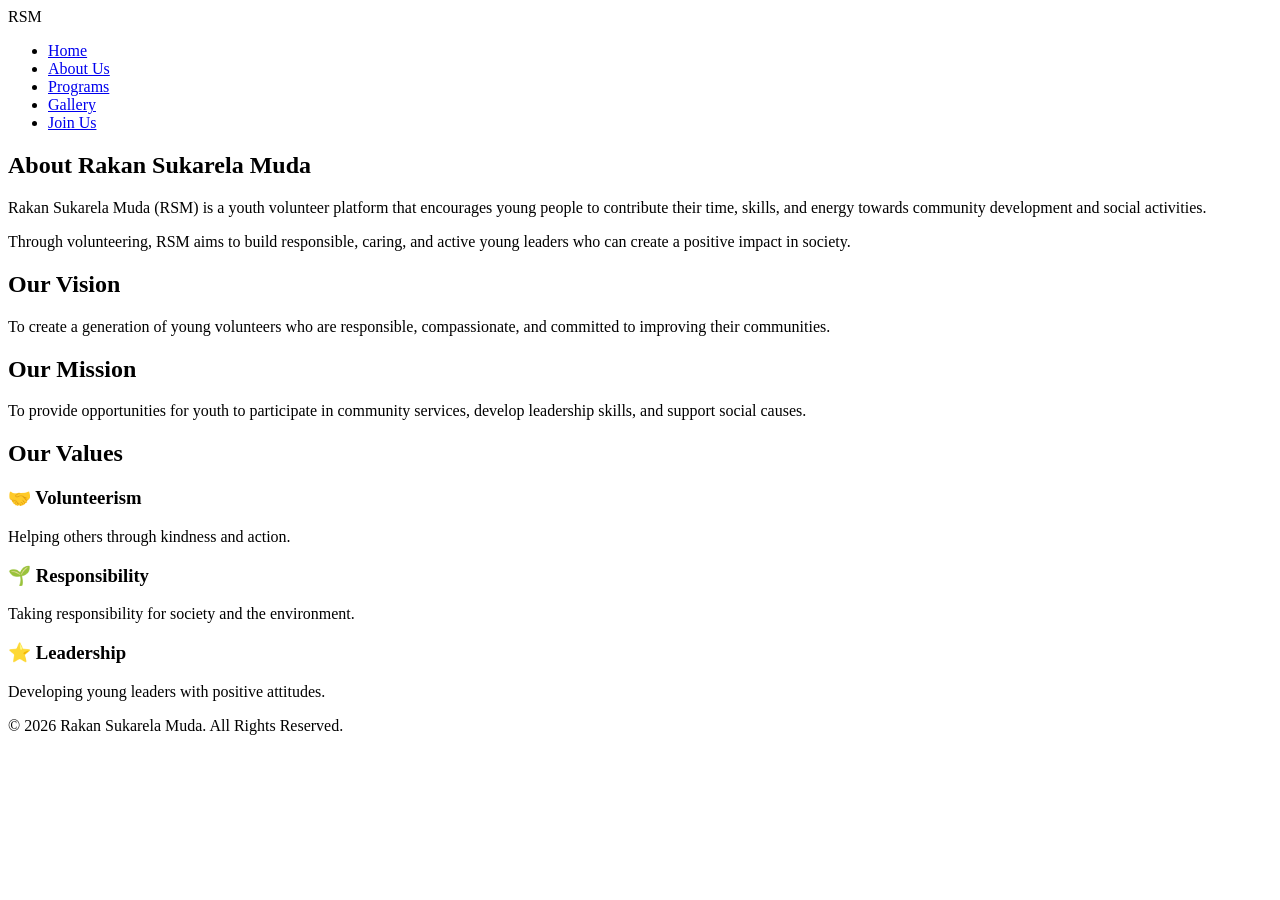
==== about.html @ 3419fdc5 "Add files via upload" ====
<!DOCTYPE html>
<html lang="en">

<head>
    <meta charset="UTF-8">
    <meta name="viewport" content="width=device-width, initial-scale=1.0">
    <title>About Us - Rakan Sukarela Muda</title>

    <link rel="stylesheet" href="css/style.css">
</head>

<body>

    <!-- Navigation Bar -->
    <nav>
        <div class="logo">
            RSM
        </div>

        <ul>
            <li><a href="index.html">Home</a></li>
            <li><a href="about.html">About Us</a></li>
            <li><a href="programs.html">Programs</a></li>
            <li><a href="gallery.html">Gallery</a></li>
            <li><a href="register.html">Join Us</a></li>
        </ul>
    </nav>


    <!-- About Section -->
    <section class="about">

        <h1>About Rakan Sukarela Muda</h1>

        <p>
            Rakan Sukarela Muda (RSM) is a youth volunteer platform that encourages
            young people to contribute their time, skills, and energy towards
            community development and social activities.
        </p>

        <p>
            Through volunteering, RSM aims to build responsible, caring, and
            active young leaders who can create a positive impact in society.
        </p>

    </section>


    <!-- Mission Vision -->
    <section class="mission">

        <div class="box">

            <h2>Our Vision</h2>

            <p>
                To create a generation of young volunteers who are responsible,
                compassionate, and committed to improving their communities.
            </p>

        </div>


        <div class="box">

            <h2>Our Mission</h2>

            <p>
                To provide opportunities for youth to participate in community
                services, develop leadership skills, and support social causes.
            </p>

        </div>

    </section>


    <!-- Values -->
    <section class="values">

        <h2>Our Values</h2>

        <div class="value-container">

            <div class="value-card">
                <h3>🤝 Volunteerism</h3>
                <p>Helping others through kindness and action.</p>
            </div>


            <div class="value-card">
                <h3>🌱 Responsibility</h3>
                <p>Taking responsibility for society and the environment.</p>
            </div>


            <div class="value-card">
                <h3>⭐ Leadership</h3>
                <p>Developing young leaders with positive attitudes.</p>
            </div>

        </div>

    </section>


    <!-- Footer -->
    <footer>
        <p>© 2026 Rakan Sukarela Muda. All Rights Reserved.</p>
    </footer>


</body>

</html>
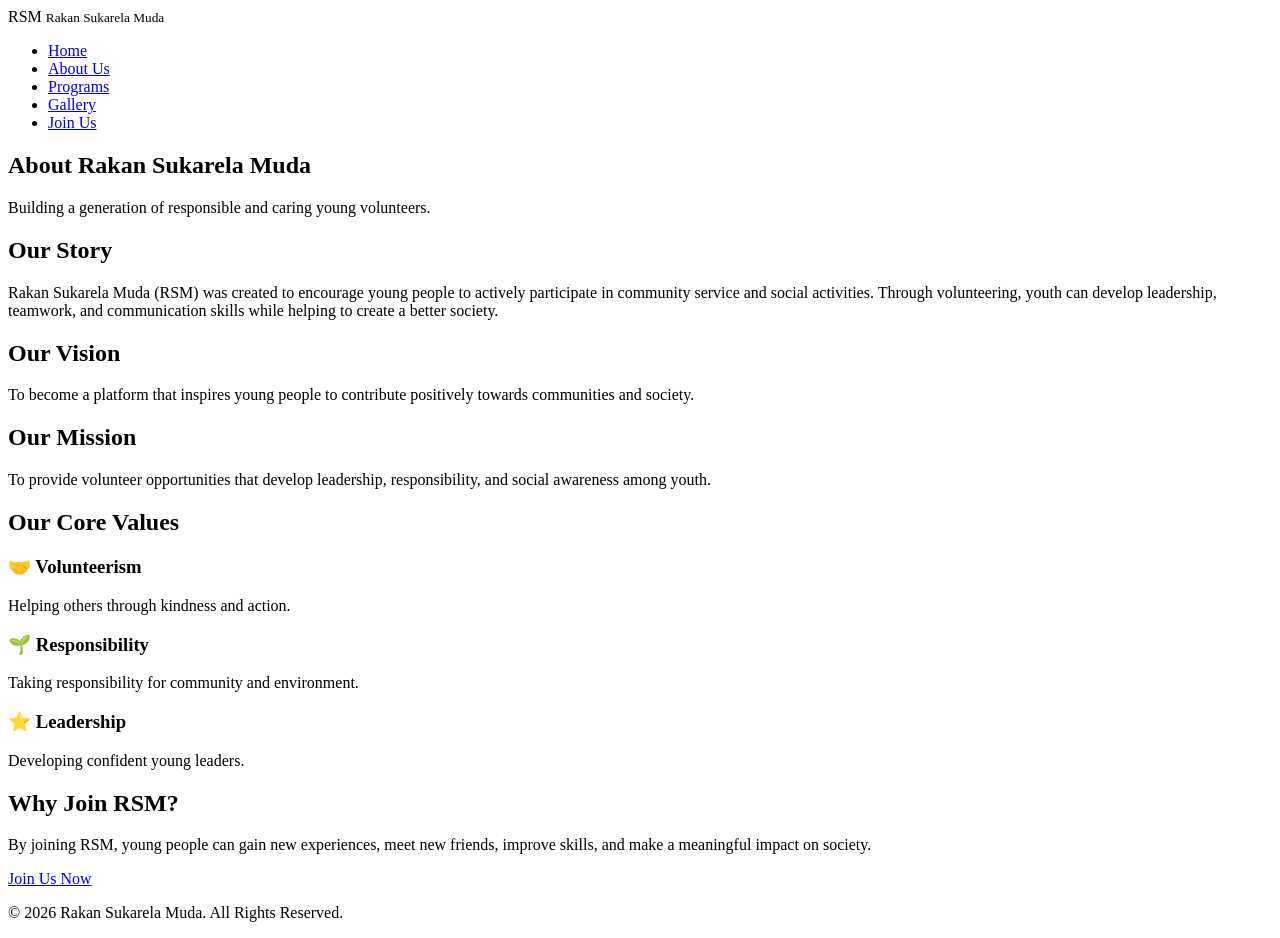
==== commit d00006a2: "Add files via upload" ====
--- a/about.html
+++ b/about.html
@@ -2,112 +2,272 @@
 <html lang="en">
 
 <head>
-    <meta charset="UTF-8">
-    <meta name="viewport" content="width=device-width, initial-scale=1.0">
-    <title>About Us - Rakan Sukarela Muda</title>
-
-    <link rel="stylesheet" href="css/style.css">
+
+<meta charset="UTF-8">
+<meta name="viewport" content="width=device-width, initial-scale=1.0">
+
+<title>About Us - Rakan Sukarela Muda</title>
+
+<link rel="icon" href="images/RSM.png">
+
+<link rel="stylesheet" href="css/style.css">
+
 </head>
 
+
 <body>
 
-    <!-- Navigation Bar -->
-    <nav>
-        <div class="logo">
-            RSM
-        </div>
-
-        <ul>
-            <li><a href="index.html">Home</a></li>
-            <li><a href="about.html">About Us</a></li>
-            <li><a href="programs.html">Programs</a></li>
-            <li><a href="gallery.html">Gallery</a></li>
-            <li><a href="register.html">Join Us</a></li>
-        </ul>
-    </nav>
-
-
-    <!-- About Section -->
-    <section class="about">
-
-        <h1>About Rakan Sukarela Muda</h1>
-
-        <p>
-            Rakan Sukarela Muda (RSM) is a youth volunteer platform that encourages
-            young people to contribute their time, skills, and energy towards
-            community development and social activities.
-        </p>
-
-        <p>
-            Through volunteering, RSM aims to build responsible, caring, and
-            active young leaders who can create a positive impact in society.
-        </p>
-
-    </section>
-
-
-    <!-- Mission Vision -->
-    <section class="mission">
-
-        <div class="box">
-
-            <h2>Our Vision</h2>
-
-            <p>
-                To create a generation of young volunteers who are responsible,
-                compassionate, and committed to improving their communities.
-            </p>
-
-        </div>
-
-
-        <div class="box">
-
-            <h2>Our Mission</h2>
-
-            <p>
-                To provide opportunities for youth to participate in community
-                services, develop leadership skills, and support social causes.
-            </p>
-
-        </div>
-
-    </section>
-
-
-    <!-- Values -->
-    <section class="values">
-
-        <h2>Our Values</h2>
-
-        <div class="value-container">
-
-            <div class="value-card">
-                <h3>🤝 Volunteerism</h3>
-                <p>Helping others through kindness and action.</p>
-            </div>
-
-
-            <div class="value-card">
-                <h3>🌱 Responsibility</h3>
-                <p>Taking responsibility for society and the environment.</p>
-            </div>
-
-
-            <div class="value-card">
-                <h3>⭐ Leadership</h3>
-                <p>Developing young leaders with positive attitudes.</p>
-            </div>
-
-        </div>
-
-    </section>
-
-
-    <!-- Footer -->
-    <footer>
-        <p>© 2026 Rakan Sukarela Muda. All Rights Reserved.</p>
-    </footer>
+
+<!-- Navigation Bar -->
+
+<nav>
+
+<div class="logo">
+
+<span>RSM</span>
+
+<small>Rakan Sukarela Muda</small>
+
+</div>
+
+
+<ul>
+
+<li><a href="index.html">Home</a></li>
+
+<li><a href="about.html">About Us</a></li>
+
+<li><a href="programs.html">Programs</a></li>
+
+<li><a href="gallery.html">Gallery</a></li>
+
+<li><a href="register.html">Join Us</a></li>
+
+</ul>
+
+</nav>
+
+
+
+
+
+<!-- About Header -->
+
+
+<section class="about-header">
+
+
+<h1>
+About Rakan Sukarela Muda
+</h1>
+
+
+<p>
+Building a generation of responsible and caring young volunteers.
+</p>
+
+
+</section>
+
+
+
+
+
+<!-- Story Section -->
+
+
+<section class="story">
+
+
+<h2>
+Our Story
+</h2>
+
+
+<p>
+
+Rakan Sukarela Muda (RSM) was created to encourage
+young people to actively participate in community
+service and social activities.
+
+Through volunteering, youth can develop leadership,
+teamwork, and communication skills while helping
+to create a better society.
+
+</p>
+
+
+</section>
+
+
+
+
+
+<!-- Vision Mission -->
+
+
+<section class="mission">
+
+
+<div class="about-box">
+
+
+<h2>
+Our Vision
+</h2>
+
+
+<p>
+
+To become a platform that inspires young people
+to contribute positively towards communities
+and society.
+
+</p>
+
+
+</div>
+
+
+
+
+
+<div class="about-box">
+
+
+<h2>
+Our Mission
+</h2>
+
+
+<p>
+
+To provide volunteer opportunities that develop
+leadership, responsibility, and social awareness
+among youth.
+
+</p>
+
+
+</div>
+
+
+</section>
+
+
+
+
+
+<!-- Values -->
+
+
+<section class="values">
+
+
+<h2>
+Our Core Values
+</h2>
+
+
+
+<div class="value-container">
+
+
+
+<div class="value-card">
+
+<h3>
+🤝 Volunteerism
+</h3>
+
+<p>
+Helping others through kindness and action.
+</p>
+
+</div>
+
+
+
+
+<div class="value-card">
+
+<h3>
+🌱 Responsibility
+</h3>
+
+<p>
+Taking responsibility for community and environment.
+</p>
+
+</div>
+
+
+
+
+
+<div class="value-card">
+
+<h3>
+⭐ Leadership
+</h3>
+
+<p>
+Developing confident young leaders.
+</p>
+
+</div>
+
+
+
+
+</div>
+
+
+</section>
+
+
+
+
+
+<!-- Why Join -->
+
+
+<section class="join">
+
+
+<h2>
+Why Join RSM?
+</h2>
+
+
+<p>
+
+By joining RSM, young people can gain new experiences,
+meet new friends, improve skills, and make a meaningful
+impact on society.
+
+</p>
+
+
+<a href="register.html" class="btn">
+Join Us Now
+</a>
+
+
+</section>
+
+
+
+
+
+<footer>
+
+<p>
+© 2026 Rakan Sukarela Muda. All Rights Reserved.
+</p>
+
+</footer>
+
 
 
 </body>
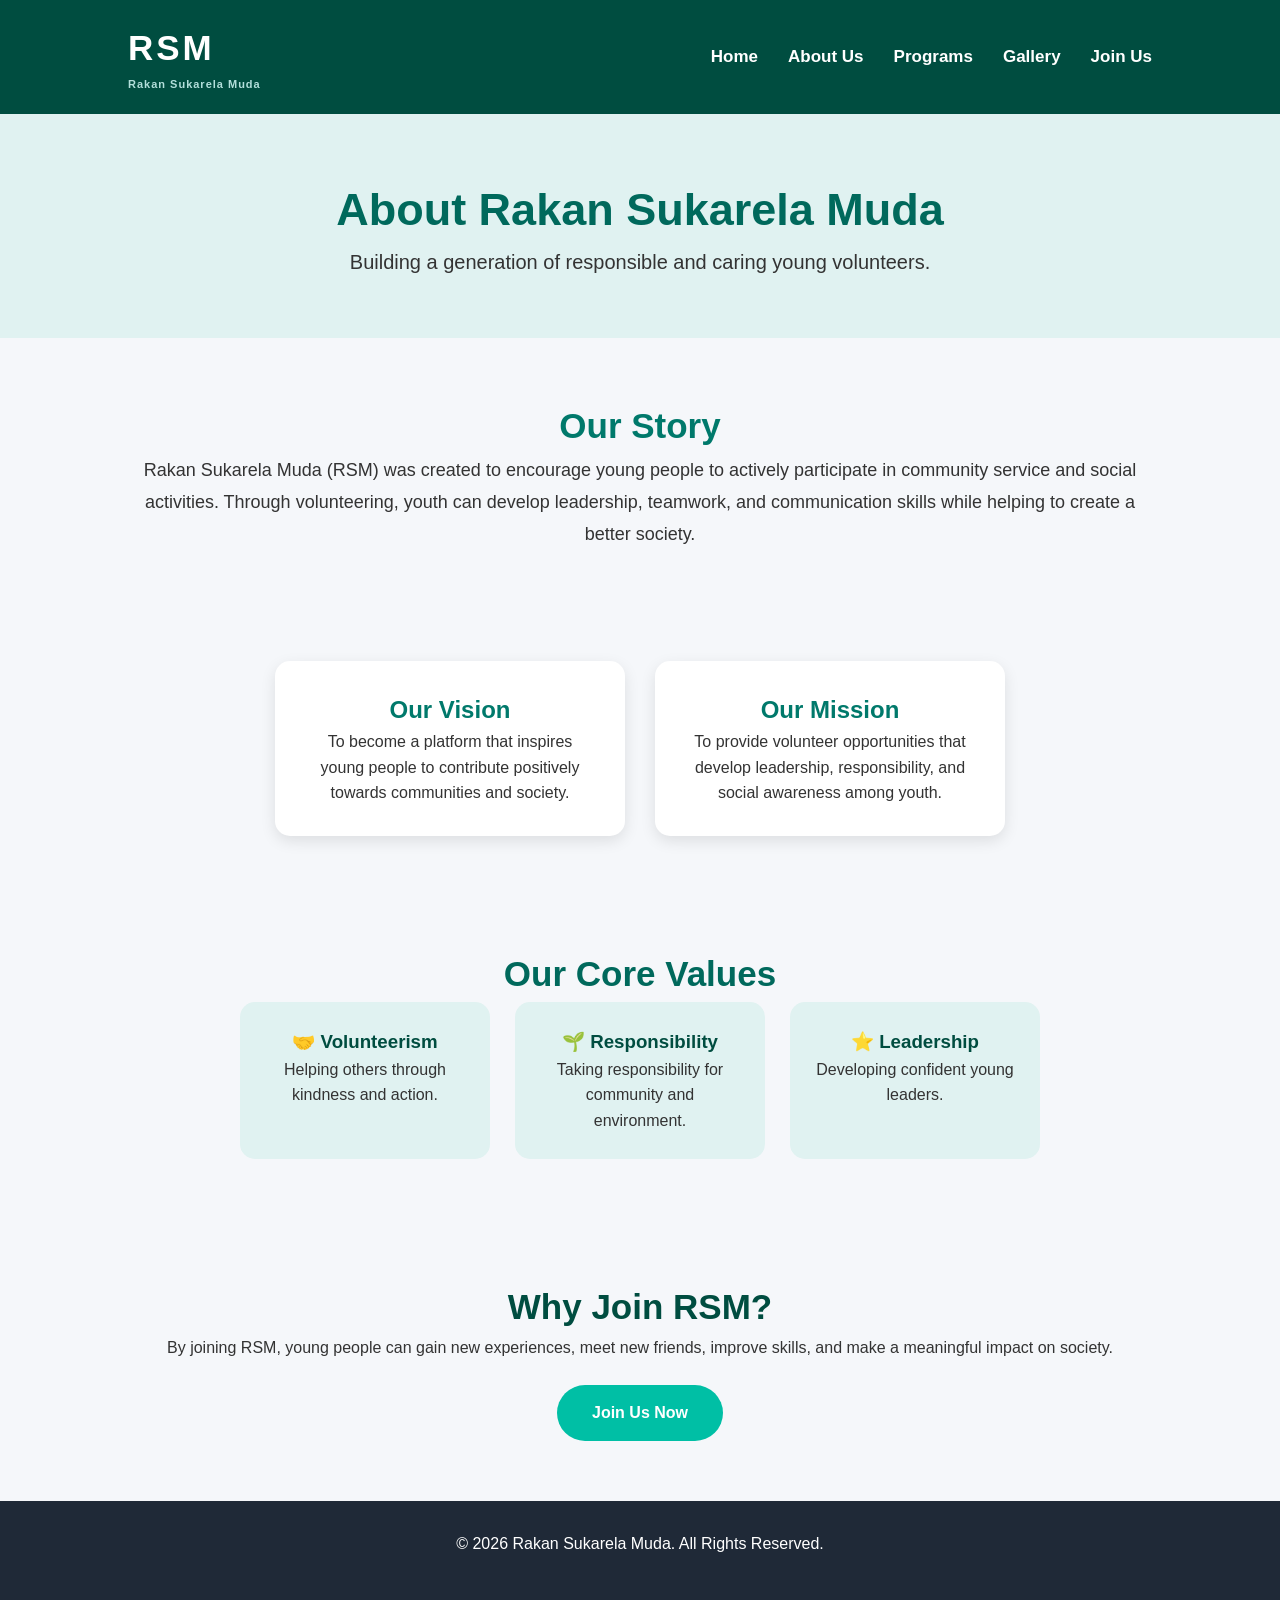
==== commit f9433da4: "Fix HTML encoding issues in about.html" ====
--- a/about.html
+++ b/about.html
@@ -10,7 +10,7 @@
 
 <link rel="icon" href="images/RSM.png">
 
-<link rel="stylesheet" href="css/style.css">
+<link rel="stylesheet" href="style.css">
 
 </head>
 
@@ -272,4 +272,4 @@
 
 </body>
 
-</html>+</html>
--- a/style.css
+++ b/style.css
@@ -0,0 +1,1288 @@
+/* ==========================
+   RAKAN SUKARELA MUDA
+   STYLE.CSS
+========================== */
+/* RESET */
+:root {
+
+    --primary:#004d40;
+
+    --secondary:#00796b;
+
+    --light:#e0f2f1;
+
+    --accent:#00bfa5;
+
+}
+
+* {
+
+    margin:0;
+    padding:0;
+    box-sizing:border-box;
+
+}
+
+
+body {
+
+    font-family: Arial, sans-serif;
+    color:#333;
+
+}
+
+
+html {
+
+    scroll-behavior:smooth;
+
+}
+
+*{
+    margin:0;
+    padding:0;
+    box-sizing:border-box;
+    font-family:'Poppins',sans-serif;
+}
+
+html{
+    scroll-behavior:smooth;
+}
+
+body{
+    background:#f5f7fa;
+    color:#333;
+    line-height:1.6;
+}
+
+/* ==========================
+   NAVBAR
+========================== */
+
+/* NAVIGATION BAR */
+
+
+nav {
+
+    background:#004d40;
+
+    display:flex;
+
+    justify-content:space-between;
+
+    align-items:center;
+
+    padding:20px 10%;
+
+    position:sticky;
+
+    top:0;
+
+    z-index:1000;
+
+}
+
+
+
+
+.logo {
+
+    font-size:35px;
+
+    font-weight:bold;
+
+    color:white;
+
+    letter-spacing:2px;
+
+}
+
+
+
+
+
+nav ul {
+
+    display:flex;
+
+    list-style:none;
+
+    gap:30px;
+
+}
+
+
+
+
+
+nav ul li a {
+
+    text-decoration:none;
+
+    color:white;
+
+    font-size:17px;
+
+    font-weight:bold;
+
+    transition:0.3s;
+
+}
+
+
+
+
+
+nav ul li a:hover {
+
+    color:#80cbc4;
+
+}
+
+/* ==========================
+   HERO
+========================== */
+
+.hero{
+    height:100vh;
+    background:linear-gradient(rgba(10,102,194,.65),
+               rgba(0,168,107,.65)),
+               url("../images/hero.jpg") center/cover;
+    display:flex;
+    justify-content:center;
+    align-items:center;
+    text-align:center;
+    color:white;
+    padding:20px;
+}
+
+.hero-content{
+    max-width:800px;
+}
+
+.hero h1{
+    font-size:58px;
+    margin-bottom:20px;
+    font-weight:700;
+}
+
+.hero p{
+    font-size:20px;
+    margin-bottom:35px;
+}
+
+/* Button */
+
+.btn {
+
+    display:inline-block;
+
+    margin-top:25px;
+
+    padding:15px 40px;
+
+    background:#00bfa5;
+
+    color:white;
+
+    text-decoration:none;
+
+    border-radius:30px;
+
+    font-weight:bold;
+
+    transition:0.3s;
+
+}
+
+
+
+.btn:hover {
+
+    background:#03fbd2;
+
+    transform:translateY(-5px);
+
+}
+
+/* ==========================
+   FEATURES
+========================== */
+
+.features{
+    padding:90px 8%;
+    text-align:center;
+}
+
+.features h2{
+    font-size:38px;
+    margin-bottom:50px;
+}
+
+.cards{
+    display:grid;
+    grid-template-columns:repeat(auto-fit,minmax(260px,1fr));
+    gap:30px;
+}
+
+.card{
+    background:white;
+    border-radius:15px;
+    padding:35px;
+    box-shadow:0 10px 25px rgba(0,0,0,.08);
+    transition:.3s;
+}
+
+.card:hover{
+    transform:translateY(-10px);
+}
+
+.card i{
+    font-size:55px;
+    color:#00A86B;
+    margin-bottom:20px;
+}
+
+.card h3{
+    margin-bottom:15px;
+}
+/* ==========================
+   ABOUT PREVIEW
+========================== */
+
+.about-preview{
+    background:white;
+    padding:90px 8%;
+    text-align:center;
+}
+
+.about-preview h2{
+    font-size:38px;
+    margin-bottom:20px;
+    color:#0A66C2;
+}
+
+.about-preview p{
+    max-width:800px;
+    margin:0 auto 30px;
+    font-size:18px;
+    color:#555;
+}
+
+/* ==========================
+   PROGRAM PREVIEW
+========================== */
+
+.program-preview{
+    background:#f5f7fa;
+    padding:90px 8%;
+    text-align:center;
+}
+
+.program-preview h2{
+    font-size:38px;
+    margin-bottom:50px;
+    color:#0A66C2;
+}
+
+/* ==========================
+   CALL TO ACTION
+========================== */
+
+.cta{
+    background:linear-gradient(135deg,#0A66C2,#00A86B);
+    color:white;
+    text-align:center;
+    padding:80px 20px;
+}
+
+.cta h2{
+    font-size:42px;
+    margin-bottom:20px;
+}
+
+.cta p{
+    font-size:18px;
+    margin-bottom:30px;
+}
+
+.cta .btn{
+    background:white;
+    color:#0A66C2;
+}
+
+.cta .btn:hover{
+    background:#f5f5f5;
+}
+
+/* ==========================
+   FOOTER
+========================== */
+
+footer{
+    background:#1f2937;
+    color:white;
+    text-align:center;
+    padding:30px;
+}
+
+footer p{
+    margin-bottom:15px;
+}
+
+.social{
+    display:flex;
+    justify-content:center;
+    gap:20px;
+}
+
+.social i{
+    font-size:24px;
+    cursor:pointer;
+    transition:.3s;
+}
+
+.social i:hover{
+    color:#00A86B;
+    transform:scale(1.2);
+}
+
+/* ==========================
+   RESPONSIVE DESIGN
+========================== */
+
+@media(max-width:768px){
+
+nav{
+    padding:15px 5%;
+}
+
+nav ul{
+    display:none;
+}
+
+.menu-btn{
+    display:block;
+}
+
+.hero h1{
+    font-size:40px;
+}
+
+.hero p{
+    font-size:18px;
+}
+
+.features h2,
+.about-preview h2,
+.program-preview h2,
+.cta h2{
+    font-size:30px;
+}
+
+.cards{
+    grid-template-columns:1fr;
+}
+
+}
+/* ABOUT PAGE */
+
+.mission {
+    display: flex;
+    justify-content: center;
+    gap: 30px;
+    padding: 50px 10%;
+    flex-wrap: wrap;
+}
+
+
+.box {
+    width: 350px;
+    background: white;
+    padding: 30px;
+    border-radius: 15px;
+    text-align: center;
+    box-shadow: 0 5px 15px rgba(0,0,0,0.1);
+}
+
+
+.box h2 {
+    color: #00796b;
+}
+
+
+.values {
+    padding: 50px 10%;
+    text-align: center;
+}
+
+
+.value-container {
+    display: flex;
+    justify-content: center;
+    gap: 20px;
+    flex-wrap: wrap;
+}
+
+
+.value-card {
+    width: 250px;
+    padding: 25px;
+    background: #e0f2f1;
+    border-radius: 15px;
+}
+
+
+.value-card h3 {
+    color: #004d40;
+}
+/* PROGRAM PAGE */
+
+.program-header {
+
+    text-align:center;
+    padding:60px 10%;
+
+}
+
+
+.program-header h1 {
+
+    font-size:40px;
+    color:#00695c;
+
+}
+
+
+.program-header p {
+
+    font-size:18px;
+    line-height:1.6;
+
+}
+
+
+.programs {
+
+    padding:50px 10%;
+
+}
+
+
+.program-container {
+
+    display:flex;
+    justify-content:center;
+    gap:30px;
+    flex-wrap:wrap;
+
+}
+
+
+.program-card {
+
+    width:280px;
+    background:white;
+    padding:30px;
+    border-radius:15px;
+    text-align:center;
+    box-shadow:0 5px 15px rgba(0,0,0,0.1);
+
+}
+
+
+.program-card h3 {
+
+    color:#00796b;
+
+}
+
+
+.program-card:hover {
+
+    transform:translateY(-10px);
+    transition:0.3s;
+
+}
+/* GALLERY PAGE */
+
+
+.gallery-header {
+
+    text-align:center;
+    padding:60px 10%;
+
+}
+
+
+.gallery-header h1 {
+
+    font-size:40px;
+    color:#00695c;
+
+}
+
+
+.gallery-header p {
+
+    font-size:18px;
+
+}
+
+
+
+
+.gallery {
+
+    padding:50px 10%;
+
+}
+
+
+
+.gallery-container {
+
+    display:grid;
+
+    grid-template-columns:
+    repeat(auto-fit, minmax(250px,1fr));
+
+    gap:30px;
+
+}
+
+
+
+
+.image-box {
+
+    background:white;
+
+    padding:15px;
+
+    border-radius:15px;
+
+    text-align:center;
+
+    box-shadow:
+    0 5px 15px rgba(0,0,0,0.1);
+
+}
+
+
+
+.image-box img {
+
+    width:100%;
+
+    height:220px;
+
+    object-fit:cover;
+
+    border-radius:10px;
+
+}
+
+
+
+.image-box p {
+
+    font-weight:bold;
+
+    color:#00695c;
+
+}
+
+
+
+.image-box:hover {
+
+    transform:scale(1.05);
+
+    transition:0.3s;
+
+}
+/* REGISTER PAGE */
+
+
+.register-header {
+
+    text-align:center;
+    padding:60px 10%;
+
+}
+
+
+.register-header h1 {
+
+    font-size:40px;
+    color:#00695c;
+
+}
+
+
+.register-header p {
+
+    font-size:18px;
+
+}
+
+
+
+
+.register {
+
+    padding:50px 10%;
+
+    background:#e0f2f1;
+
+}
+
+
+
+.register form {
+
+    max-width:600px;
+
+    margin:auto;
+
+    background:white;
+
+    padding:35px;
+
+    border-radius:15px;
+
+    box-shadow:
+    0 5px 15px rgba(0,0,0,0.1);
+
+}
+
+
+
+.register label {
+
+    display:block;
+
+    margin-top:15px;
+
+    font-weight:bold;
+
+    color:#004d40;
+
+}
+
+
+
+
+.register input,
+.register select,
+.register textarea {
+
+
+    width:100%;
+
+    padding:12px;
+
+    margin-top:8px;
+
+    border-radius:8px;
+
+    border:1px solid #ccc;
+
+    font-size:16px;
+
+
+}
+
+
+
+
+.register button {
+
+
+    margin-top:20px;
+
+    width:100%;
+
+    padding:15px;
+
+    background:#00796b;
+
+    color:white;
+
+    border:none;
+
+    border-radius:25px;
+
+    font-size:18px;
+
+    cursor:pointer;
+
+
+}
+
+
+
+
+.register button:hover {
+
+
+    background:#004d40;
+
+
+}
+/* HOME PAGE */
+
+
+/* HERO */
+
+.hero {
+
+height:80vh;
+
+background:
+linear-gradient(
+rgba(0,77,64,0.7),
+rgba(0,77,64,0.7)
+),
+url("../images/hero.jpg");
+
+background-size:cover;
+
+background-position:center;
+
+display:flex;
+
+align-items:center;
+
+justify-content:center;
+
+text-align:center;
+
+color:white;
+
+}
+
+
+
+.hero-content {
+
+max-width:800px;
+
+}
+
+
+
+.hero h1 {
+
+font-size:55px;
+
+}
+
+
+
+.hero h2 {
+
+font-size:30px;
+
+}
+
+
+
+.hero p {
+
+font-size:20px;
+
+line-height:1.6;
+
+}
+
+
+
+.btn {
+
+display:inline-block;
+
+margin-top:25px;
+
+padding:15px 35px;
+
+background:#00bfa5;
+
+color:white;
+
+text-decoration:none;
+
+border-radius:30px;
+
+font-weight:bold;
+
+}
+
+
+
+.btn:hover {
+
+background:#023152;
+
+}
+
+
+
+
+
+/* INTRO */
+
+.intro {
+
+padding:60px 10%;
+
+text-align:center;
+
+}
+
+
+
+.intro h2 {
+
+color:#00695c;
+
+font-size:35px;
+
+}
+
+
+
+
+
+/* STATISTICS */
+
+
+.stats {
+
+display:flex;
+
+justify-content:center;
+
+gap:30px;
+
+padding:50px 10%;
+
+flex-wrap:wrap;
+
+background:#e0f2f1;
+
+}
+
+
+
+.stat-box {
+
+background:white;
+
+width:250px;
+
+padding:30px;
+
+text-align:center;
+
+border-radius:15px;
+
+box-shadow:
+0 5px 15px rgba(0,0,0,0.1);
+
+}
+
+
+
+.stat-box h2 {
+
+font-size:45px;
+
+color:#00796b;
+
+}
+
+
+
+
+
+/* JOIN SECTION */
+
+
+.join {
+
+text-align:center;
+
+padding:60px 10%;
+
+}
+
+
+
+.join h2 {
+
+font-size:35px;
+
+color:#004d40;
+
+}
+/* ABOUT PAGE */
+
+
+.about-header {
+
+text-align:center;
+
+padding:60px 10%;
+
+background:#e0f2f1;
+
+}
+
+
+
+.about-header h1 {
+
+font-size:45px;
+
+color:#00695c;
+
+}
+
+
+
+.about-header p {
+
+font-size:20px;
+
+}
+
+
+
+
+
+.story {
+
+padding:60px 10%;
+
+text-align:center;
+
+}
+
+
+
+.story h2 {
+
+color:#00796b;
+
+font-size:35px;
+
+}
+
+
+
+.story p {
+
+font-size:18px;
+
+line-height:1.8;
+
+}
+
+
+
+
+
+.mission {
+
+display:flex;
+
+justify-content:center;
+
+gap:30px;
+
+padding:50px 10%;
+
+flex-wrap:wrap;
+
+}
+
+
+
+.about-box {
+
+width:350px;
+
+padding:30px;
+
+background:white;
+
+border-radius:15px;
+
+text-align:center;
+
+box-shadow:
+0 5px 15px rgba(0,0,0,0.1);
+
+}
+
+
+
+.about-box h2 {
+
+color:#00796b;
+
+}
+
+
+
+
+
+.values {
+
+padding:60px 10%;
+
+text-align:center;
+
+}
+
+
+
+.values h2 {
+
+font-size:35px;
+
+color:#00695c;
+
+}
+
+
+
+.value-container {
+
+display:flex;
+
+justify-content:center;
+
+gap:25px;
+
+flex-wrap:wrap;
+
+}
+
+
+
+.value-card {
+
+width:250px;
+
+padding:25px;
+
+background:#e0f2f1;
+
+border-radius:15px;
+
+}
+
+
+
+
+
+.join {
+
+text-align:center;
+
+padding:60px 10%;
+
+}
+/* ANIMATION */
+
+
+.hero-content,
+.about-header,
+.program-header,
+.gallery-header,
+.register-header {
+
+    animation:fadeIn 1s ease;
+
+}
+
+
+
+@keyframes fadeIn {
+
+
+from {
+
+    opacity:0;
+
+    transform:translateY(30px);
+
+}
+
+
+to {
+
+    opacity:1;
+
+    transform:translateY(0);
+
+}
+
+
+}
+/* LOGO DESIGN */
+
+
+.logo {
+
+    display:flex;
+
+    flex-direction:column;
+
+    color:white;
+
+}
+
+
+.logo span {
+
+    font-size:35px;
+
+    font-weight:bold;
+
+    letter-spacing:3px;
+
+}
+
+
+.logo small {
+
+    font-size:11px;
+
+    color:#b2dfdb;
+
+    letter-spacing:1px;
+
+}
+/* MODAL */
+
+.modal{
+
+display:none;
+
+position:fixed;
+
+left:0;
+
+top:0;
+
+width:100%;
+
+height:100%;
+
+background:rgba(0,0,0,0.6);
+
+z-index:9999;
+
+}
+
+
+.modal-content{
+
+    background:white;
+
+    width:70%;
+
+    max-width:700px;
+
+    max-height:85vh;
+
+    overflow-y:auto;
+
+    margin:50px auto;
+
+    padding:30px;
+
+    border-radius:15px;
+
+    text-align:center;
+
+    position:relative;
+
+    animation:popup 0.3s ease;
+
+}
+
+
+.modal img{
+
+width:100%;
+
+height:300px;
+
+object-fit:cover;
+
+border-radius:10px;
+
+margin-bottom:20px;
+
+}
+
+
+.close{
+
+position:absolute;
+
+right:20px;
+
+top:15px;
+
+font-size:35px;
+
+cursor:pointer;
+
+font-weight:bold;
+
+}
+
+
+.modal ul{
+
+text-align:left;
+
+margin:20px auto;
+
+max-width:400px;
+
+}
+
+
+.modal li{
+
+margin-bottom:10px;
+
+}
+
+
+@keyframes popup{
+
+from{
+
+transform:scale(.7);
+
+opacity:0;
+
+}
+
+to{
+
+transform:scale(1);
+
+opacity:1;
+
+}
+
+}
